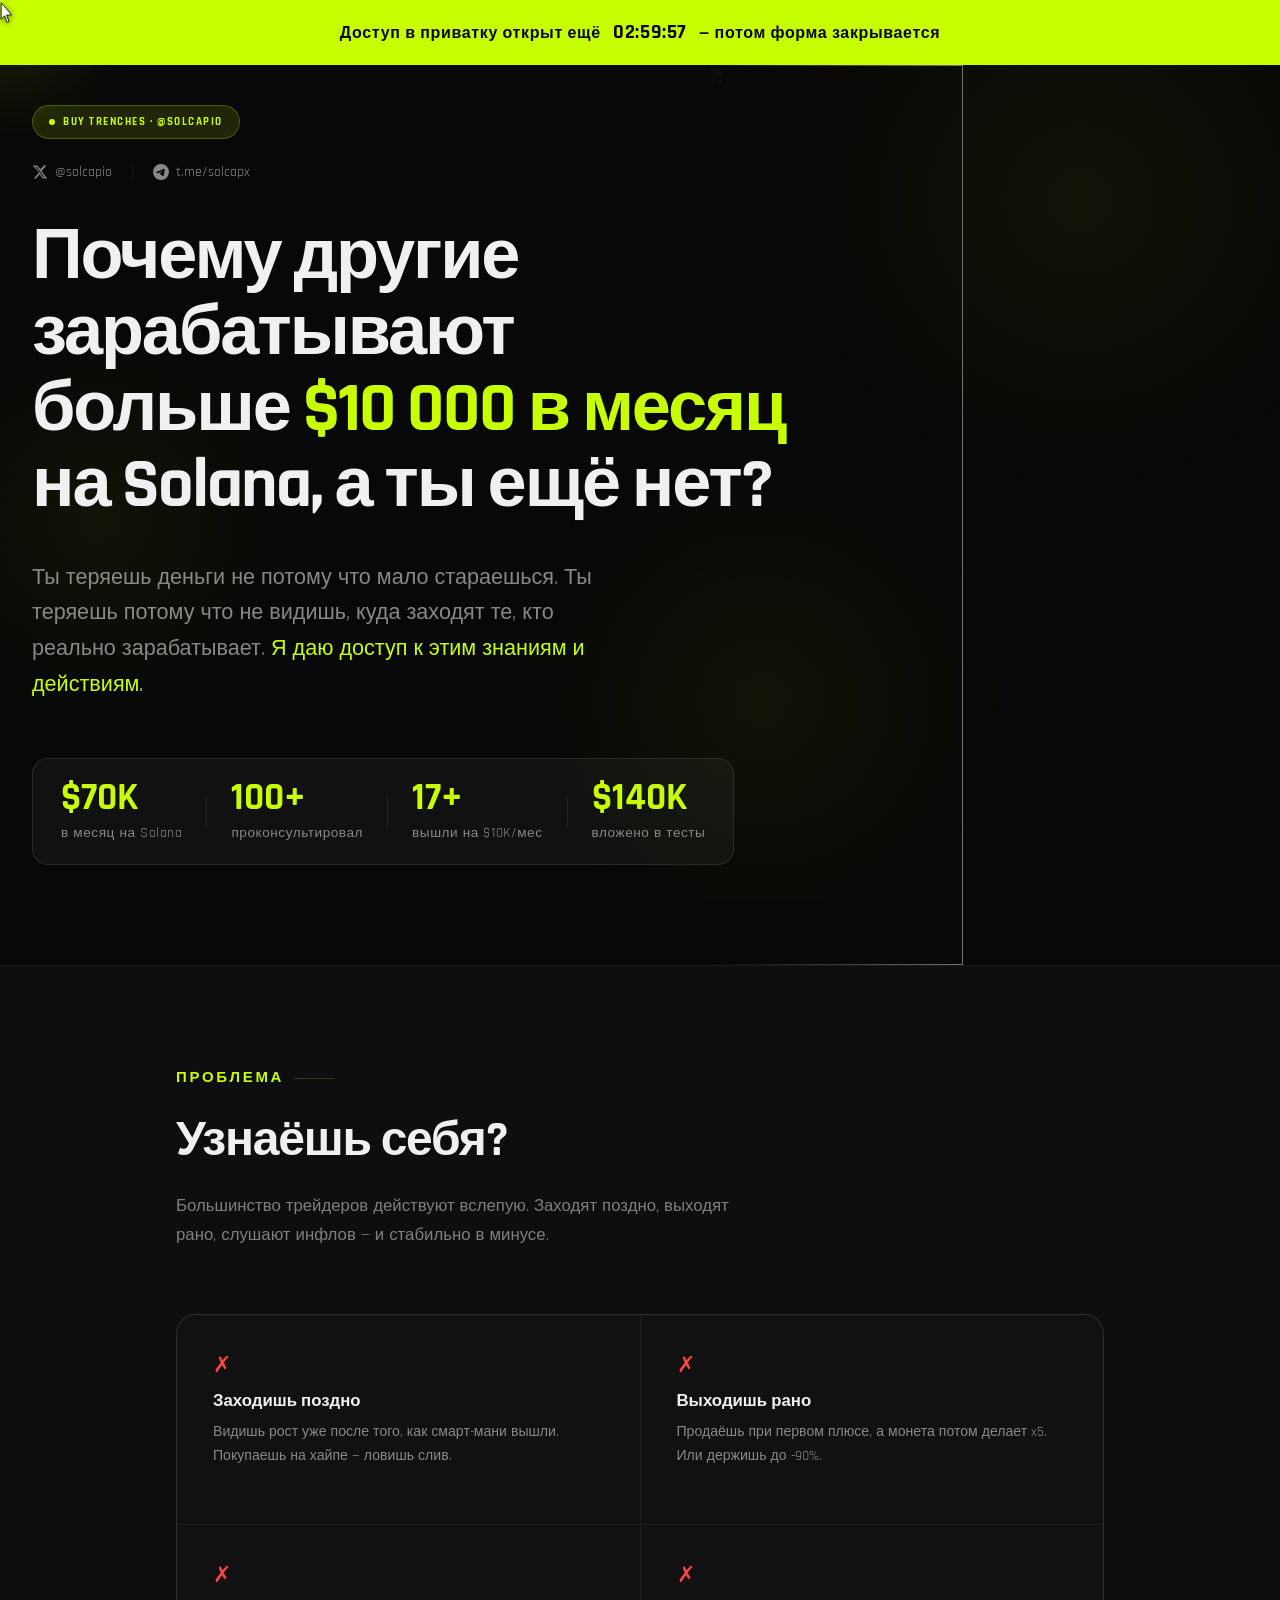
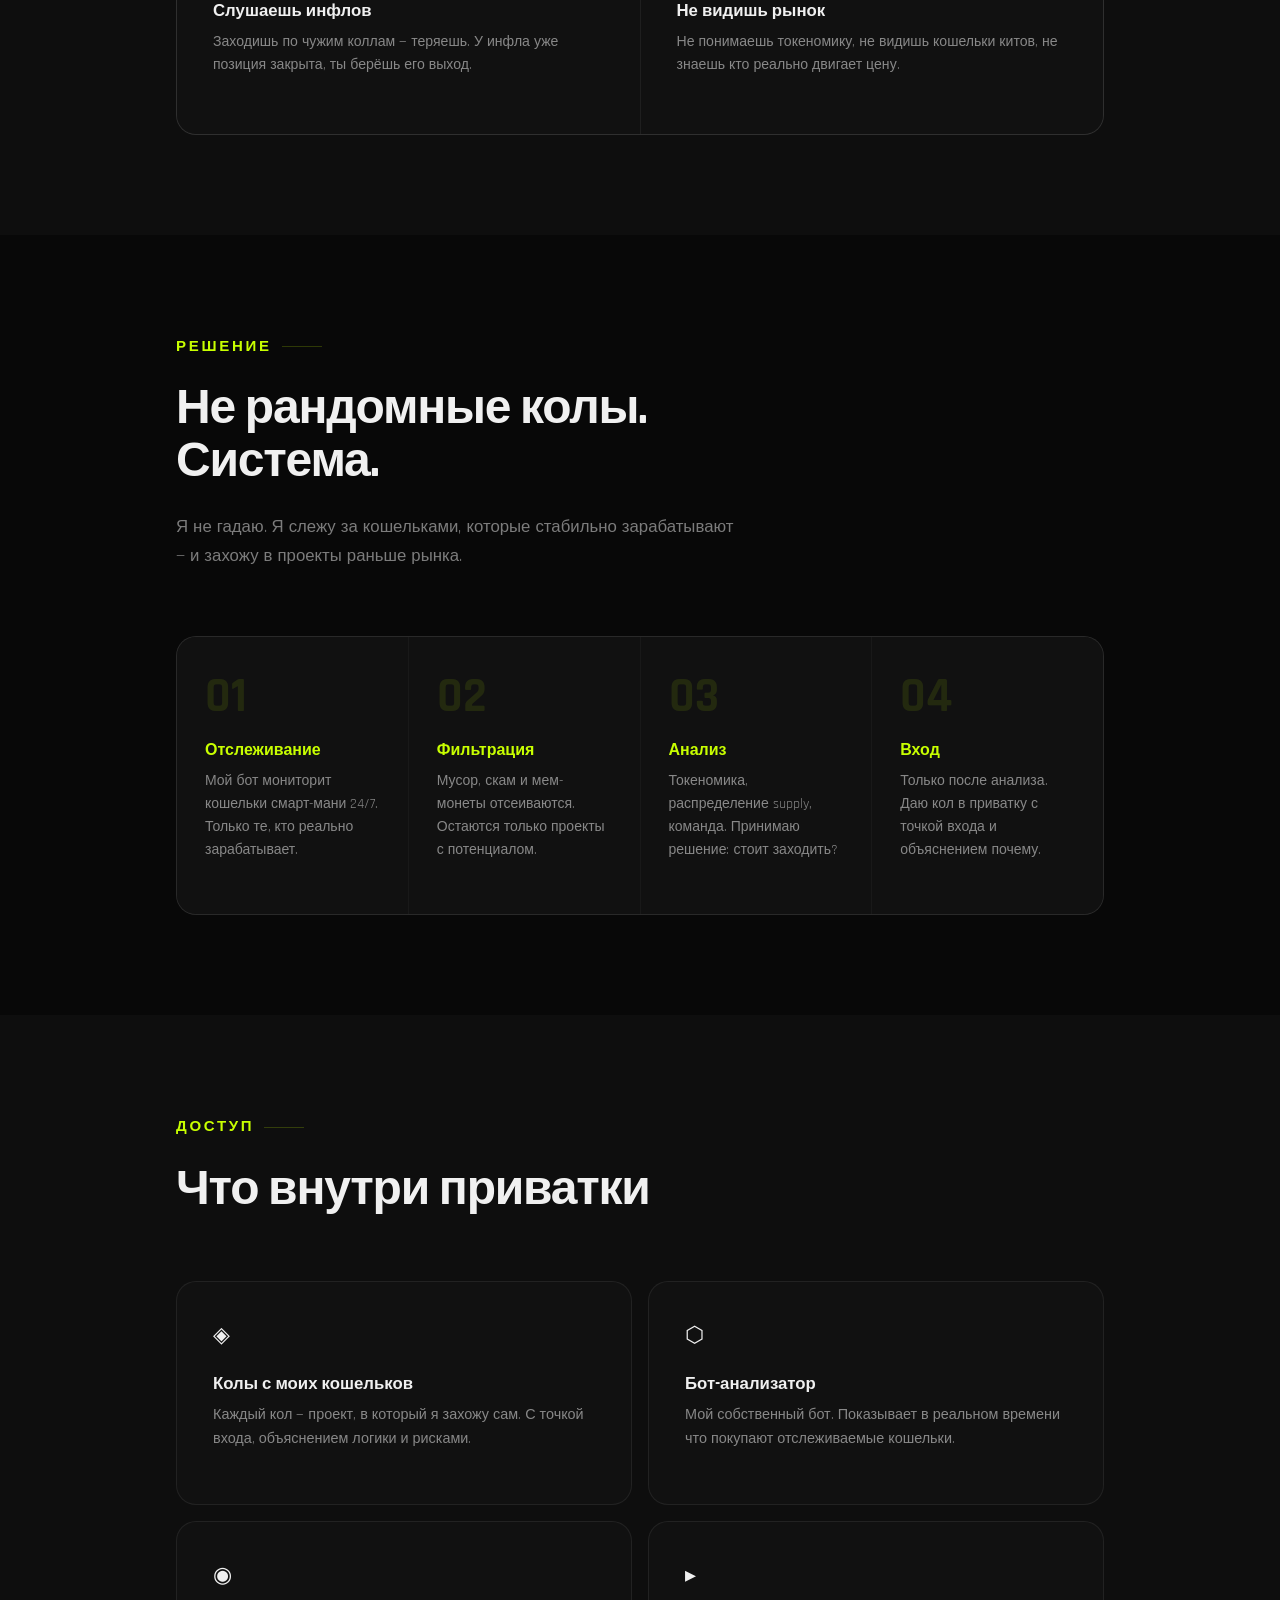
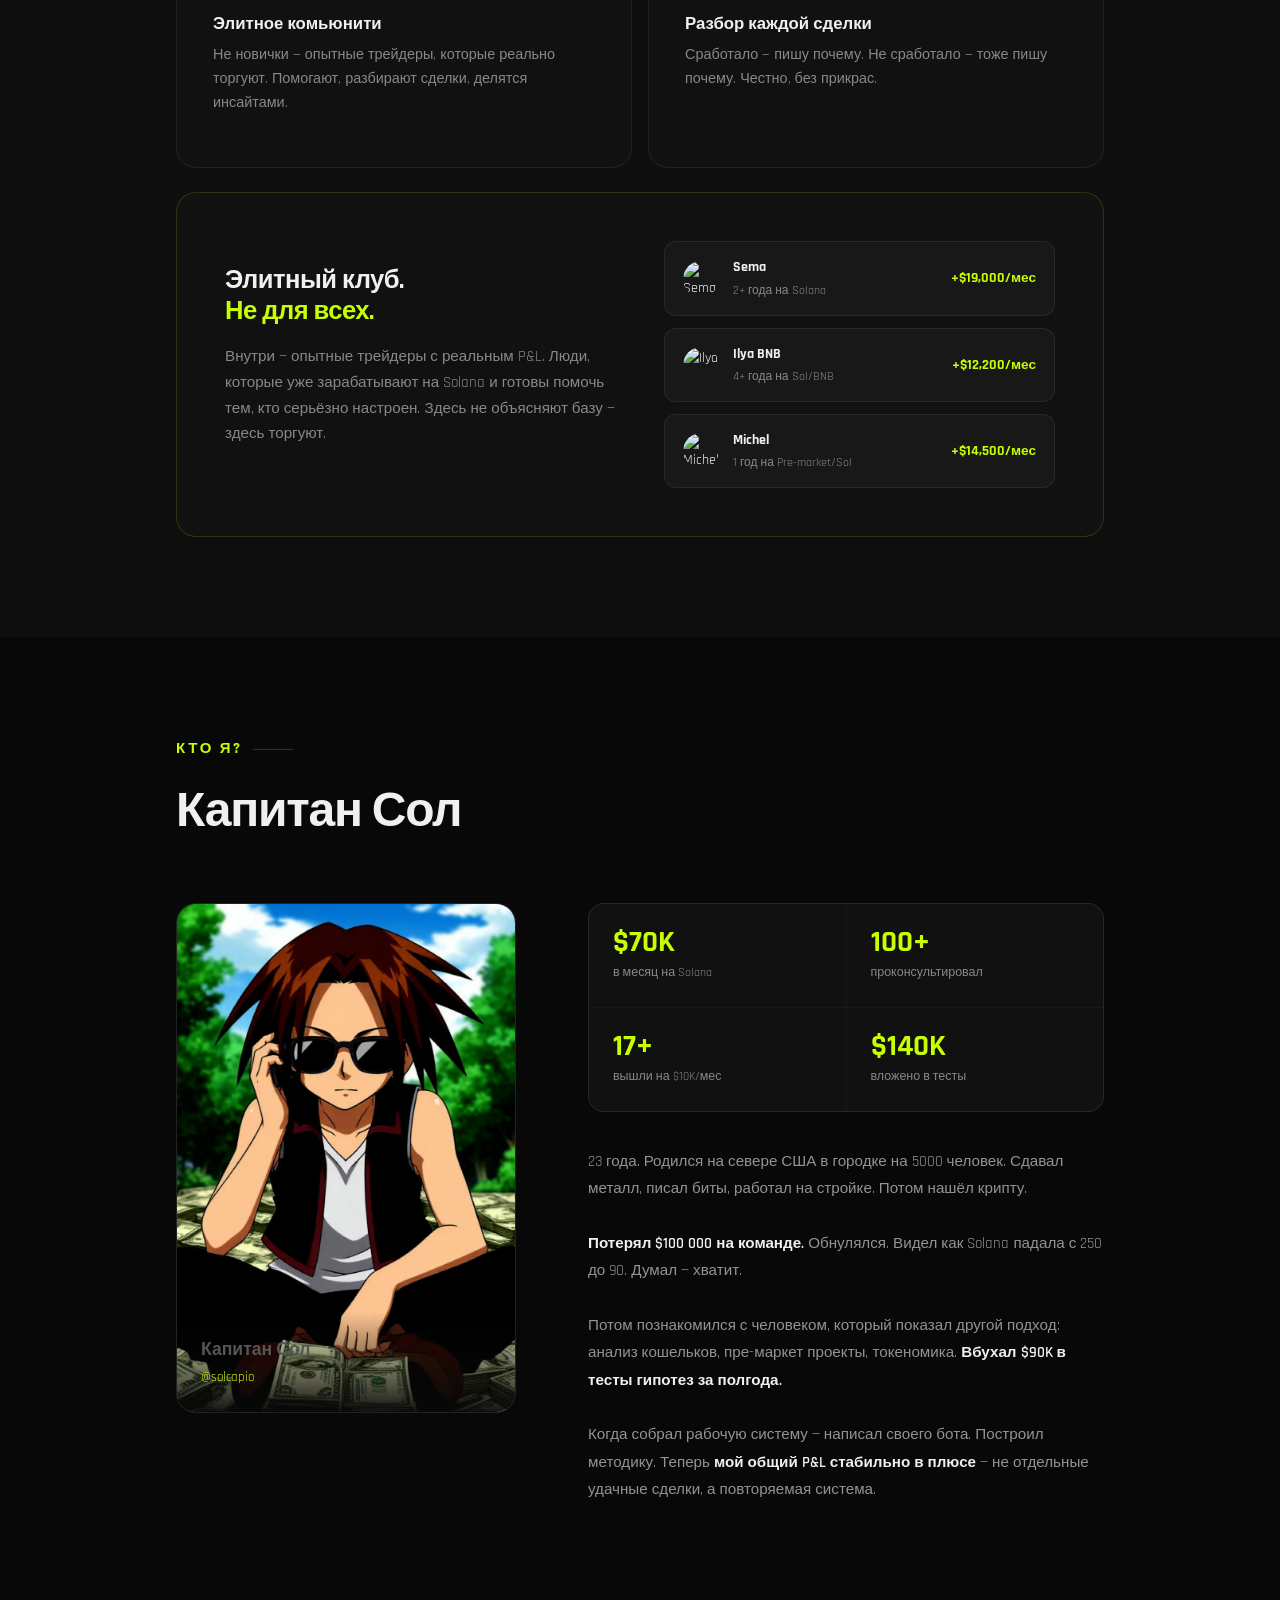
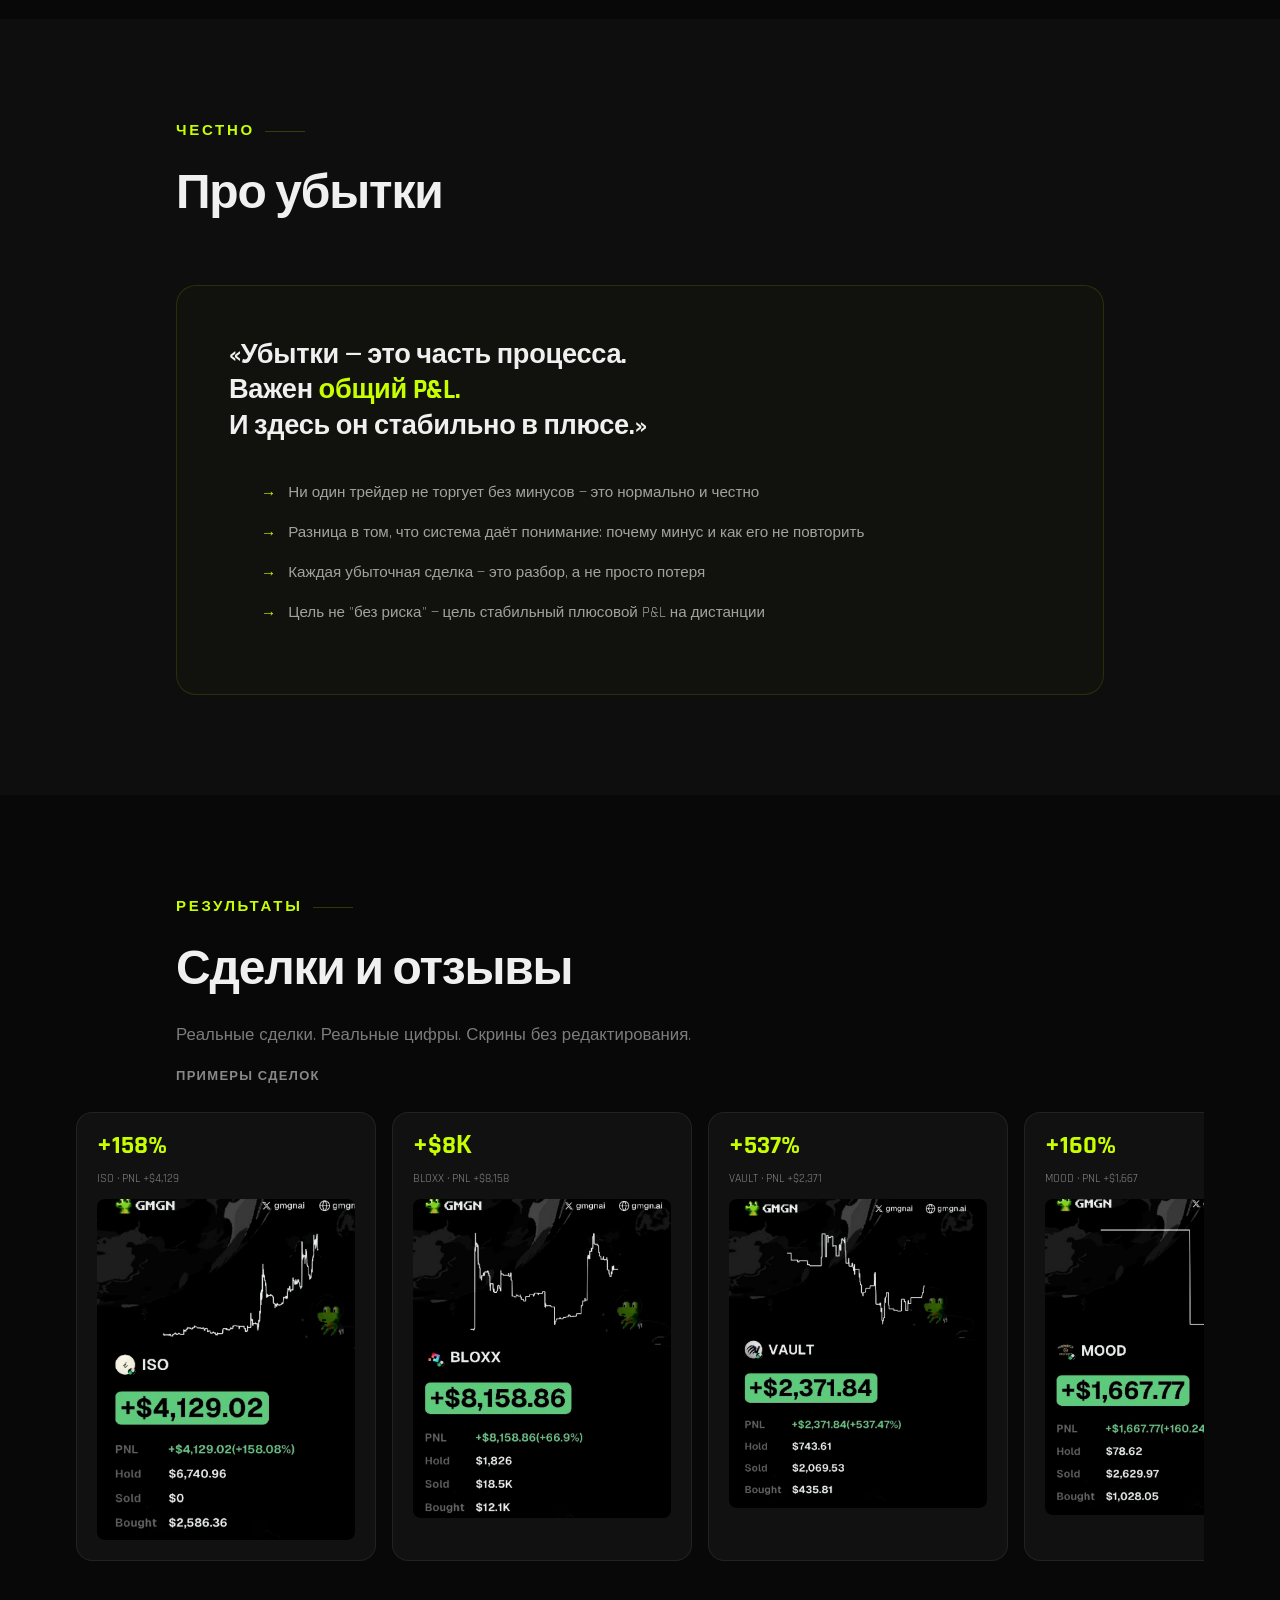
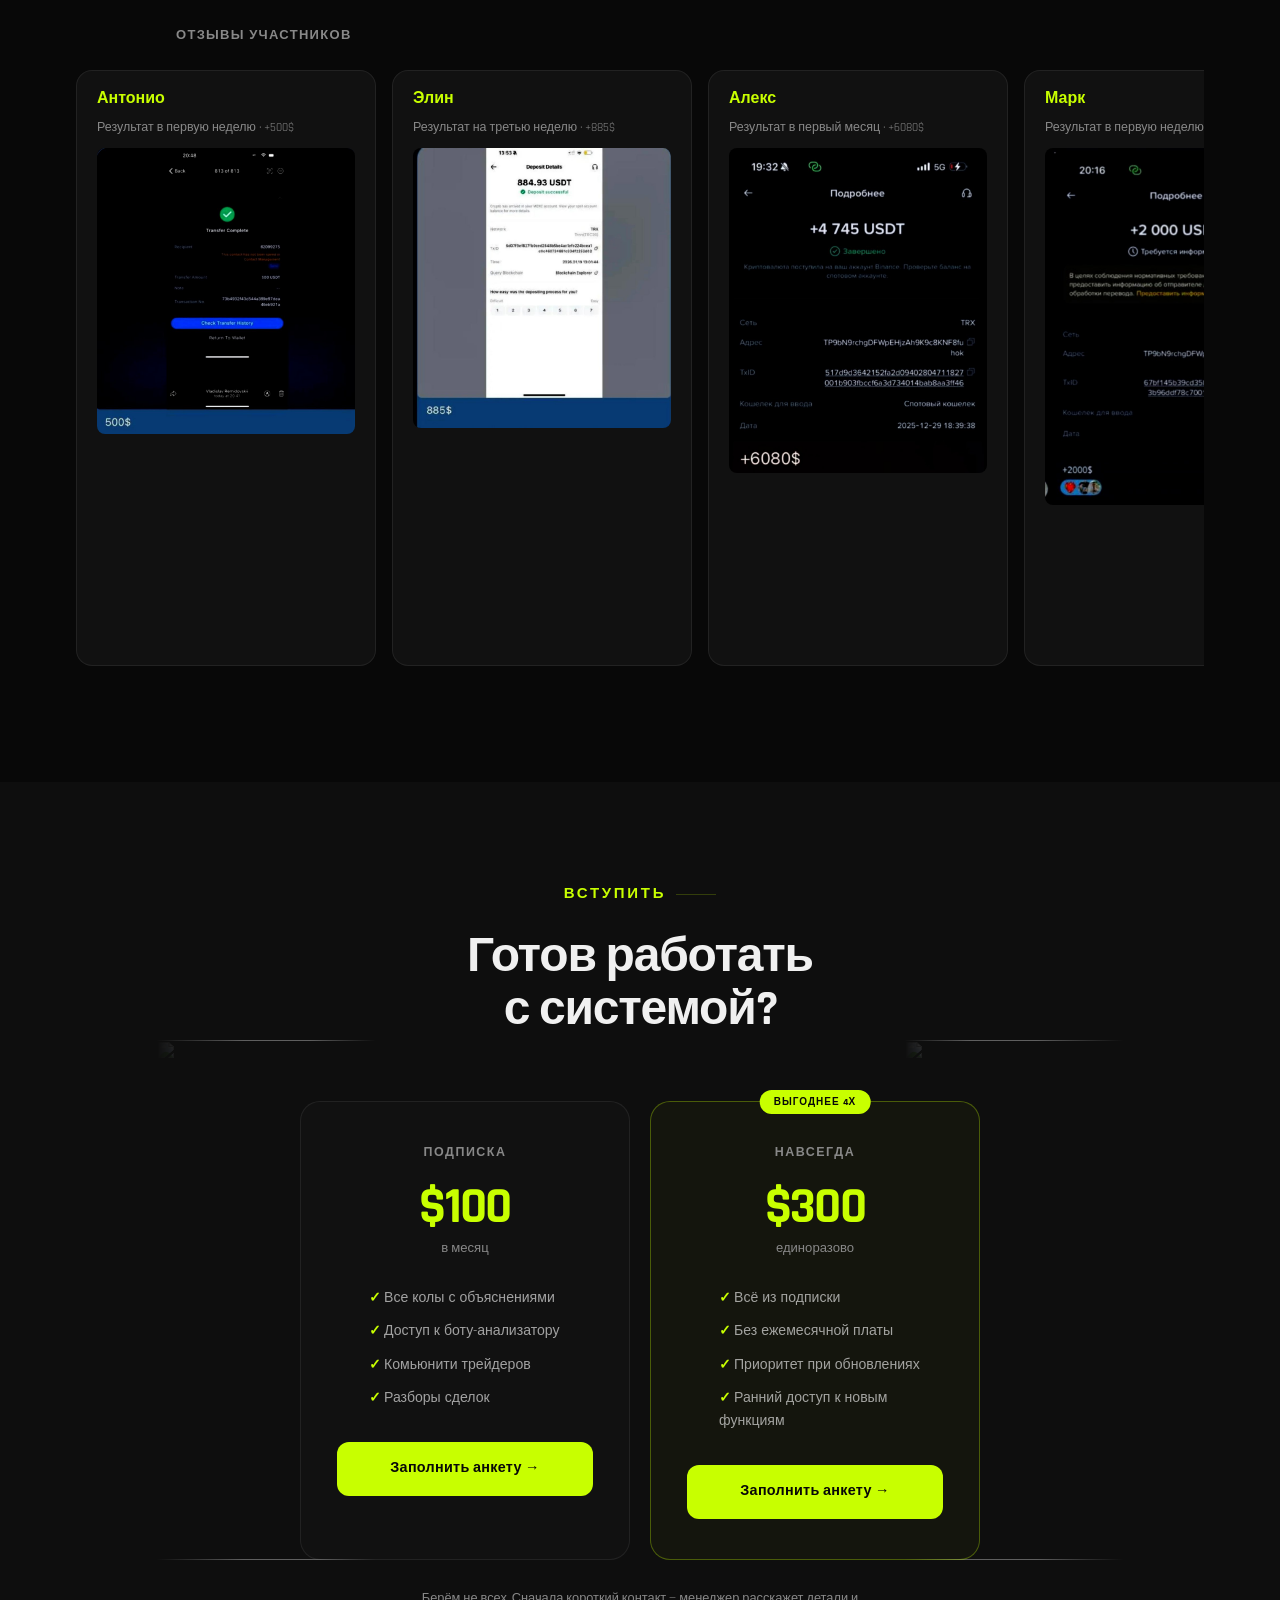
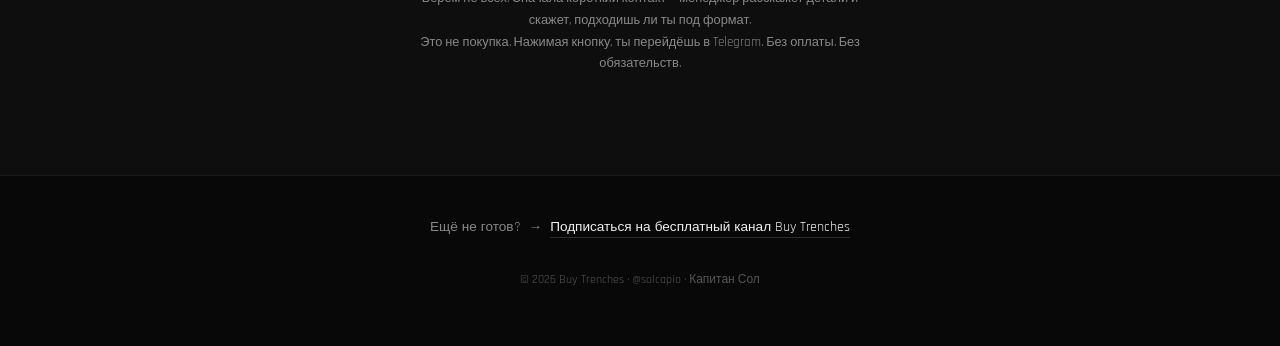
==== index.html @ 39770f89 "Add files via upload" ====
<!DOCTYPE html>
<html lang="ru">
<head>
<meta charset="UTF-8">
<meta name="viewport" content="width=device-width, initial-scale=1.0">
<title>Капитан Сол — Buy Trenches</title>
<link rel="preconnect" href="https://fonts.googleapis.com">
<link href="https://fonts.googleapis.com/css2?family=Rajdhani:wght@400;500;600;700&family=DM+Sans:ital,wght@0,300;0,400;0,500;1,300&display=swap" rel="stylesheet">
<link href="https://cdn.jsdelivr.net/npm/bootstrap@5.3.3/dist/css/bootstrap.min.css" rel="stylesheet">
<link rel="stylesheet" href="style.css">
</head>
<body>

<!-- CURSOR -->
<div id="cursor"><svg viewBox="0 0 22 28" fill="none" xmlns="http://www.w3.org/2000/svg"><path d="M1 1L1 22L5.5 17.5L8.5 26L11 25L8 16.5H14.5L1 1Z" fill="white" stroke="#1a1a1a" stroke-width="1.2" stroke-linejoin="round"/></svg></div>
<div id="cursor-glow"></div>

<!-- ANIMATED BG -->
<div id="bg-canvas" aria-hidden="true">
  <div class="bg-orb"></div>
  <div class="bg-orb"></div>
  <div class="bg-orb"></div>
</div>

<div class="wrap">

<!-- TIMER BAR -->
<div class="timer-bar">
  Доступ в приватку открыт ещё &nbsp;<span id="countdown">02:59:59</span>&nbsp; — потом форма закрывается
</div>

<!-- HERO -->
<section class="hero">
  <img class="hero-anime d-none d-md-block" src="https://i.pinimg.com/736x/4e/a7/64/4ea764e09b403cddf7ae161f87e177b2.jpg" alt="" />
  <div class="container">
    <div class="hero-tag fade">Buy Trenches · @solcapio</div>
    <div class="hero-socials fade">
      <a href="https://x.com/solcapio" class="hero-social-link">
        <svg width="16" height="16" viewBox="0 0 24 24" fill="currentColor"><path d="M18.244 2.25h3.308l-7.227 8.26 8.502 11.24H16.17l-4.714-6.231-5.401 6.231H2.746l7.73-8.835L1.254 2.25H8.08l4.254 5.622 5.91-5.622zm-1.161 17.52h1.833L7.084 4.126H5.117z"/></svg>
        @solcapio
      </a>
      <span class="hero-social-sep"></span>
      <a href="https://t.me/solcapx" class="hero-social-link">
        <svg width="16" height="16" viewBox="0 0 24 24" fill="currentColor"><path d="M11.944 0A12 12 0 0 0 0 12a12 12 0 0 0 12 12 12 12 0 0 0 12-12A12 12 0 0 0 12 0a12 12 0 0 0-.056 0zm4.962 7.224c.1-.002.321.023.465.14a.506.506 0 0 1 .171.325c.016.093.036.306.02.472-.18 1.898-.962 6.502-1.36 8.627-.168.9-.499 1.201-.82 1.23-.696.065-1.225-.46-1.9-.902-1.056-.693-1.653-1.124-2.678-1.8-1.185-.78-.417-1.21.258-1.91.177-.184 3.247-2.977 3.307-3.23.007-.032.014-.15-.056-.212s-.174-.041-.249-.024c-.106.024-1.793 1.14-5.061 3.345-.48.33-.913.49-1.302.48-.428-.008-1.252-.241-1.865-.44-.752-.245-1.349-.374-1.297-.789.027-.216.325-.437.893-.663 3.498-1.524 5.83-2.529 6.998-3.014 3.332-1.386 4.025-1.627 4.476-1.635z"/></svg>
        t.me/solcapx
      </a>
    </div>
    <h1 class="fade">Почему другие зарабатывают<br>больше <em>$10 000 в месяц</em><br>на Solana, а ты ещё нет?</h1>
    <p class="hero-sub fade">Ты теряешь деньги не потому что мало стараешься. Ты теряешь потому что не видишь, куда заходят те, кто реально зарабатывает. <span style="color: var(--accent);">Я даю доступ к этим знаниям и действиям.</span></p>

    <div class="hero-stats fade">
      <div class="hero-stat">
        <div class="hero-stat-num">$70K</div>
        <div class="hero-stat-label">в месяц на Solana</div>
      </div>
      <div class="hero-stat-sep"></div>
      <div class="hero-stat">
        <div class="hero-stat-num">100+</div>
        <div class="hero-stat-label">проконсультировал</div>
      </div>
      <div class="hero-stat-sep"></div>
      <div class="hero-stat">
        <div class="hero-stat-num">17+</div>
        <div class="hero-stat-label">вышли на $10K/мес</div>
      </div>
      <div class="hero-stat-sep"></div>
      <div class="hero-stat">
        <div class="hero-stat-num">$140K</div>
        <div class="hero-stat-label">вложено в тесты</div>
      </div>
    </div>
  </div>
</section>

<div class="divider"></div>

<!-- БОЛЬ -->
<section class="alt">
  <div class="container">
    <div class="label fade">Проблема</div>
    <h2 class="section-title fade">Узнаёшь себя?</h2>
    <p class="section-body fade">Большинство трейдеров действуют вслепую. Заходят поздно, выходят рано, слушают инфлов — и стабильно в минусе.</p>

    <div class="pain-grid fade">
      <div class="pain-item">
        <div class="pain-x">✗</div>
        <h3>Заходишь поздно</h3>
        <p>Видишь рост уже после того, как смарт-мани вышли. Покупаешь на хайпе — ловишь слив.</p>
      </div>
      <div class="pain-item">
        <div class="pain-x">✗</div>
        <h3>Выходишь рано</h3>
        <p>Продаёшь при первом плюсе, а монета потом делает x5. Или держишь до -90%.</p>
      </div>
      <div class="pain-item">
        <div class="pain-x">✗</div>
        <h3>Слушаешь инфлов</h3>
        <p>Заходишь по чужим коллам — теряешь. У инфла уже позиция закрыта, ты берёшь его выход.</p>
      </div>
      <div class="pain-item">
        <div class="pain-x">✗</div>
        <h3>Не видишь рынок</h3>
        <p>Не понимаешь токеномику, не видишь кошельки китов, не знаешь кто реально двигает цену.</p>
      </div>
    </div>
  </div>
</section>

<!-- СИСТЕМА -->
<section>
  <div class="container">
    <div class="label fade">Решение</div>
    <h2 class="section-title fade">Не рандомные колы.<br>Система.</h2>
    <p class="section-body fade">Я не гадаю. Я слежу за кошельками, которые стабильно зарабатывают — и захожу в проекты раньше рынка.</p>

    <div class="steps fade">
      <div class="step">
        <div class="step-num">01</div>
        <h3>Отслеживание</h3>
        <p>Мой бот мониторит кошельки смарт-мани 24/7. Только те, кто реально зарабатывает.</p>
      </div>
      <div class="step">
        <div class="step-num">02</div>
        <h3>Фильтрация</h3>
        <p>Мусор, скам и мем-монеты отсеиваются. Остаются только проекты с потенциалом.</p>
      </div>
      <div class="step">
        <div class="step-num">03</div>
        <h3>Анализ</h3>
        <p>Токеномика, распределение supply, команда. Принимаю решение: стоит заходить?</p>
      </div>
      <div class="step">
        <div class="step-num">04</div>
        <h3>Вход</h3>
        <p>Только после анализа. Даю кол в приватку с точкой входа и объяснением почему.</p>
      </div>
    </div>
  </div>
</section>

<!-- ЧТО ВНУТРИ -->
<section class="alt">
  <div class="container">
    <div class="label fade">Доступ</div>
    <h2 class="section-title fade">Что внутри приватки</h2>

    <div class="benefits-grid fade">
      <div class="benefit-card">
        <span class="benefit-icon">◈</span>
        <h3>Колы с моих кошельков</h3>
        <p>Каждый кол — проект, в который я захожу сам. С точкой входа, объяснением логики и рисками.</p>
      </div>
      <div class="benefit-card">
        <span class="benefit-icon">⬡</span>
        <h3>Бот-анализатор</h3>
        <p>Мой собственный бот. Показывает в реальном времени что покупают отслеживаемые кошельки.</p>
      </div>
      <div class="benefit-card">
        <span class="benefit-icon">◉</span>
        <h3>Элитное комьюнити</h3>
        <p>Не новички — опытные трейдеры, которые реально торгуют. Помогают, разбирают сделки, делятся инсайтами.</p>
      </div>
      <div class="benefit-card">
        <span class="benefit-icon">▸</span>
        <h3>Разбор каждой сделки</h3>
        <p>Сработало — пишу почему. Не сработало — тоже пишу почему. Честно, без прикрас.</p>
      </div>
    </div>

    <!-- COMMUNITY BOX -->
    <div class="community-box fade">
      <div>
        <h3>Элитный клуб.<br><em>Не для всех.</em></h3>
        <p>Внутри — опытные трейдеры с реальным P&L. Люди, которые уже зарабатывают на Solana и готовы помочь тем, кто серьёзно настроен. Здесь не объясняют базу — здесь торгуют.</p>
      </div>
      <div class="community-members">
        <div class="member-row">
          <div class="member-avatar" style="background:none;border:none;padding:0;overflow:hidden;">
            <img src="https://solanart.io/_next/image?url=https%3A%2F%2Fapi-v2.solanart.io%2Fcdn%2F100%2Fhttps%3A%2F%2Fdata.solanart.io%2Fimg%2Fcollections%2Fnecklesspreview.webp&w=3840&q=75" style="width:36px;height:36px;border-radius:50%;object-fit:cover;" alt="Sema" />
          </div>
          <div class="member-info">
            <div class="member-name">Sema</div>
            <div class="member-sub">2+ года на Solana</div>
          </div>
          <div class="member-result">+$19,000/мес</div>
        </div>
        <div class="member-row">
          <div class="member-avatar" style="background:none;border:none;padding:0;overflow:hidden;">
            <img src="https://solanart.io/_next/image?url=https%3A%2F%2Fapi-v2.solanart.io%2Fcdn%2Fhttps%3A%2F%2Fdata.solanart.io%2Fimg%2Fcollections%2Fsol-haters-meme-clubpreview.webp&w=3840&q=75" style="width:36px;height:36px;border-radius:50%;object-fit:cover;" alt="Ilya" />
          </div>
          <div class="member-info">
            <div class="member-name">Ilya BNB</div>
            <div class="member-sub">4+ года на Sol/BNB</div>
          </div>
          <div class="member-result">+$12,200/мес</div>
        </div>
        <div class="member-row">
          <div class="member-avatar" style="background:none;border:none;padding:0;overflow:hidden;">
            <img src="https://solanart.io/_next/image?url=https%3A%2F%2Fapi-v2.solanart.io%2Fcdn%2Fhttps%3A%2F%2Fdata.solanart.io%2Fimg%2Fcollections%2Fgalacticgeckospacegaragepreview.webp&w=3840&q=75" style="width:36px;height:36px;border-radius:50%;object-fit:cover;" alt="Michel" />
          </div>
          <div class="member-info">
            <div class="member-name">Michel</div>
            <div class="member-sub">1 год на Pre-market/Sol</div>
          </div>
          <div class="member-result">+$14,500/мес</div>
        </div>
      </div>
    </div>
  </div>
</section>

<!-- КТО Я -->
<section style="padding-top: 100px;">
  <div class="container">
    <div class="label fade">Кто я?</div>
    <h2 class="section-title fade">Капитан Сол</h2>

    <div class="about-layout fade">
      <div class="about-photo">
        <img src="[data-uri]" alt="Капитан Сол" style="width:100%;height:100%;width:100%;height:100%;object-fit:cover;object-position:top center;display:block;" />
        <div class="about-photo-overlay">
          <div class="about-photo-name">Капитан Сол</div>
          <div class="about-photo-handle">@solcapio</div>
        </div>
      </div>

      <div>
        <div class="about-stats">
          <div class="stat">
            <div class="stat-num">$70K</div>
            <div class="stat-label">в месяц на Solana</div>
          </div>
          <div class="stat">
            <div class="stat-num">100+</div>
            <div class="stat-label">проконсультировал</div>
          </div>
          <div class="stat">
            <div class="stat-num">17+</div>
            <div class="stat-label">вышли на $10K/мес</div>
          </div>
          <div class="stat">
            <div class="stat-num">$140K</div>
            <div class="stat-label">вложено в тесты</div>
          </div>
        </div>

        <p class="about-text">
          23 года. Родился на севере США в городке на 5000 человек. Сдавал металл, писал биты, работал на стройке. Потом нашёл крипту.<br><br>
          <strong>Потерял $100 000 на команде.</strong> Обнулялся. Видел как Solana падала с 250 до 90. Думал — хватит.<br><br>
          Потом познакомился с человеком, который показал другой подход: анализ кошельков, пре-маркет проекты, токеномика. <strong>Вбухал $90K в тесты гипотез за полгода.</strong><br><br>
          Когда собрал рабочую систему — написал своего бота. Построил методику. Теперь <strong>мой общий P&L стабильно в плюсе</strong> — не отдельные удачные сделки, а повторяемая система.
        </p>
      </div>
    </div>
  </div>
</section>

<!-- ЧЕСТНО -->
<section class="alt">
  <div class="container">
    <div class="label fade">Честно</div>
    <h2 class="section-title fade">Про убытки</h2>

    <div class="anti-box fade">
      <blockquote>«Убытки — это часть процесса.<br>Важен <em>общий P&L.</em><br>И здесь он стабильно в плюсе.»</blockquote>

      <ul class="anti-bullets">
        <li>Ни один трейдер не торгует без минусов — это нормально и честно</li>
        <li>Разница в том, что система даёт понимание: почему минус и как его не повторить</li>
        <li>Каждая убыточная сделка — это разбор, а не просто потеря</li>
        <li>Цель не "без риска" — цель стабильный плюсовой P&L на дистанции</li>
      </ul>
    </div>
  </div>
</section>

<!-- РЕЗУЛЬТАТЫ -->
<section>
  <div class="container-wide">
    <div class="container">
      <div class="label fade">Результаты</div>
      <h2 class="section-title fade">Сделки и отзывы</h2>
      <p class="section-body fade">Реальные сделки. Реальные цифры. Скрины без редактирования.</p>
    </div>

    <div class="container" style="margin-top:0px;">
      <div style="font-size:13px;font-weight:700;letter-spacing:0.1em;text-transform:uppercase;color:var(--muted2);margin-bottom:16px;">Примеры сделок</div>
    </div>
    <div class="carousel fade">
      <div class="proof-card">
        <div class="proof-result">+158%</div>
        <div class="proof-meta">ISO · PNL +$4,129</div>
        <img src="[data-uri]" alt="+158%" style="width:100%;border-radius:8px;object-fit:cover;max-height:none;" />
      </div>
      <div class="proof-card">
        <div class="proof-result">+$8К</div>
        <div class="proof-meta">BLOXX · PNL +$8,158</div>
        <img src="[data-uri]" alt="+8k" style="width:100%;border-radius:8px;object-fit:cover;max-height:none;" />
      </div>
      <div class="proof-card">
        <div class="proof-result">+537%</div>
        <div class="proof-meta">VAULT · PNL +$2,371</div>
        <img src="[data-uri]" alt="+537%" style="width:100%;border-radius:8px;object-fit:cover;max-height:none;" />
      </div>
      <div class="proof-card">
        <div class="proof-result">+160%</div>
        <div class="proof-meta">MOOD · PNL +$1,667</div>
        <img src="[data-uri]" alt="+160%" style="width:100%;border-radius:8px;object-fit:cover;max-height:none;" />
      </div>
      <div class="proof-card">
        <div class="proof-result">+1800%</div>
        <div class="proof-meta">duration: 24d 7h</div>
        <img src="[data-uri]" alt="+1800%" style="width:100%;border-radius:8px;object-fit:cover;max-height:none;" />
      </div>
    </div>

    <div class="container" style="margin-top:48px;">
      <div style="font-size:13px;font-weight:700;letter-spacing:0.1em;text-transform:uppercase;color:var(--muted2);margin-bottom:16px;">Отзывы участников</div>
    </div>
    <div class="carousel fade">
      <div class="proof-card">
        <div class="proof-result" style="font-size:1rem;">Антонио</div>
        <div class="proof-meta">Результат в первую неделю · +500$</div>
        <img src="[data-uri]" alt="Антонио" style="width:100%;border-radius:8px;object-fit:cover;max-height:none;" />
      </div>
      <div class="proof-card">
        <div class="proof-result" style="font-size:1rem;">Элин</div>
        <div class="proof-meta">Результат на третью неделю · +885$</div>
        <img src="[data-uri]" alt="Элин" style="width:100%;border-radius:8px;object-fit:cover;max-height:none;" />
      </div>
      <div class="proof-card">
        <div class="proof-result" style="font-size:1rem;">Алекс</div>
        <div class="proof-meta">Результат в первый месяц · +6080$</div>
        <img src="[data-uri]" alt="Алекс" style="width:100%;border-radius:8px;object-fit:cover;max-height:none;" />
      </div>
      <div class="proof-card">
        <div class="proof-result" style="font-size:1rem;">Марк</div>
        <div class="proof-meta">Результат в первую неделю · +2000$</div>
        <img src="[data-uri]" alt="Марк" style="width:100%;border-radius:8px;object-fit:cover;max-height:none;" />
      </div>
      <div class="proof-card">
        <div class="proof-result" style="font-size:1rem;">Питер</div>
        <div class="proof-meta">Результат в первый месяц · +3000$</div>
        <img src="[data-uri]" alt="Питер" style="width:100%;border-radius:8px;object-fit:cover;max-height:none;" />
      </div>
      <div class="proof-card">
        <div class="proof-result" style="font-size:1rem;">Иван</div>
        <div class="proof-meta">Результат на вторую неделю · +1100$</div>
        <img src="[data-uri]" alt="Иван" style="width:100%;border-radius:8px;object-fit:cover;max-height:none;" />
      </div>
    </div>
    </div>
</section>

<!-- ВСТУПИТЬ -->
<section class="alt">
  <div class="container">
    <div class="join-wrap">
    <img class="join-anime-left" src="https://i.pinimg.com/736x/27/f9/87/27f987123583f975f4cc661a89de0323.jpg" alt="" />
    <img class="join-anime-right" src="https://i.pinimg.com/736x/85/92/11/85921149dc1320d1b2e0f7f3cb49514d.jpg" alt="" />
    <div class="label fade" style="justify-content:center;">Вступить</div>
    <h2 class="section-title fade" style="text-align:center;">Готов работать<br>с системой?</h2>

    <div class="prices-grid fade">
      <div class="price-card">
        <div class="price-type">Подписка</div>
        <div class="price-amount">$100</div>
        <div class="price-period">в месяц</div>
        <ul class="price-features">
          <li>Все колы с объяснениями</li>
          <li>Доступ к боту-анализатору</li>
          <li>Комьюнити трейдеров</li>
          <li>Разборы сделок</li>
        </ul>
        <a href="https://t.me/solcap10x" class="cta-btn">Заполнить анкету →</a>
      </div>

      <div class="price-card featured">
        <div class="price-badge">Выгоднее 4х</div>
        <div class="price-type">Навсегда</div>
        <div class="price-amount">$300</div>
        <div class="price-period">единоразово</div>
        <ul class="price-features">
          <li>Всё из подписки</li>
          <li>Без ежемесячной платы</li>
          <li>Приоритет при обновлениях</li>
          <li>Ранний доступ к новым функциям</li>
        </ul>
        <a href="https://t.me/solcap10x" class="cta-btn">Заполнить анкету →</a>
      </div>
    </div>

    </div>
    <p class="offer-fine fade">
      Берём не всех. Сначала короткий контакт — менеджер расскажет детали и скажет, подходишь ли ты под формат.<br>
      Это не покупка. Нажимая кнопку, ты перейдёшь в Telegram. Без оплаты. Без обязательств.
    </p>
  </div>
</section>

<!-- FOOTER -->
<footer>
  <p class="footer-free">
    Ещё не готов? &nbsp;→&nbsp; <a href="https://t.me/buytrenches">Подписаться на бесплатный канал Buy Trenches</a>
  </p>
  <p class="footer-copy">© 2026 Buy Trenches · @solcapio · Капитан Сол</p>
</footer>

</div>

<script src="https://cdn.jsdelivr.net/npm/bootstrap@5.3.3/dist/js/bootstrap.bundle.min.js"></script>
<script src="script.js"></script>
</body>
</html>
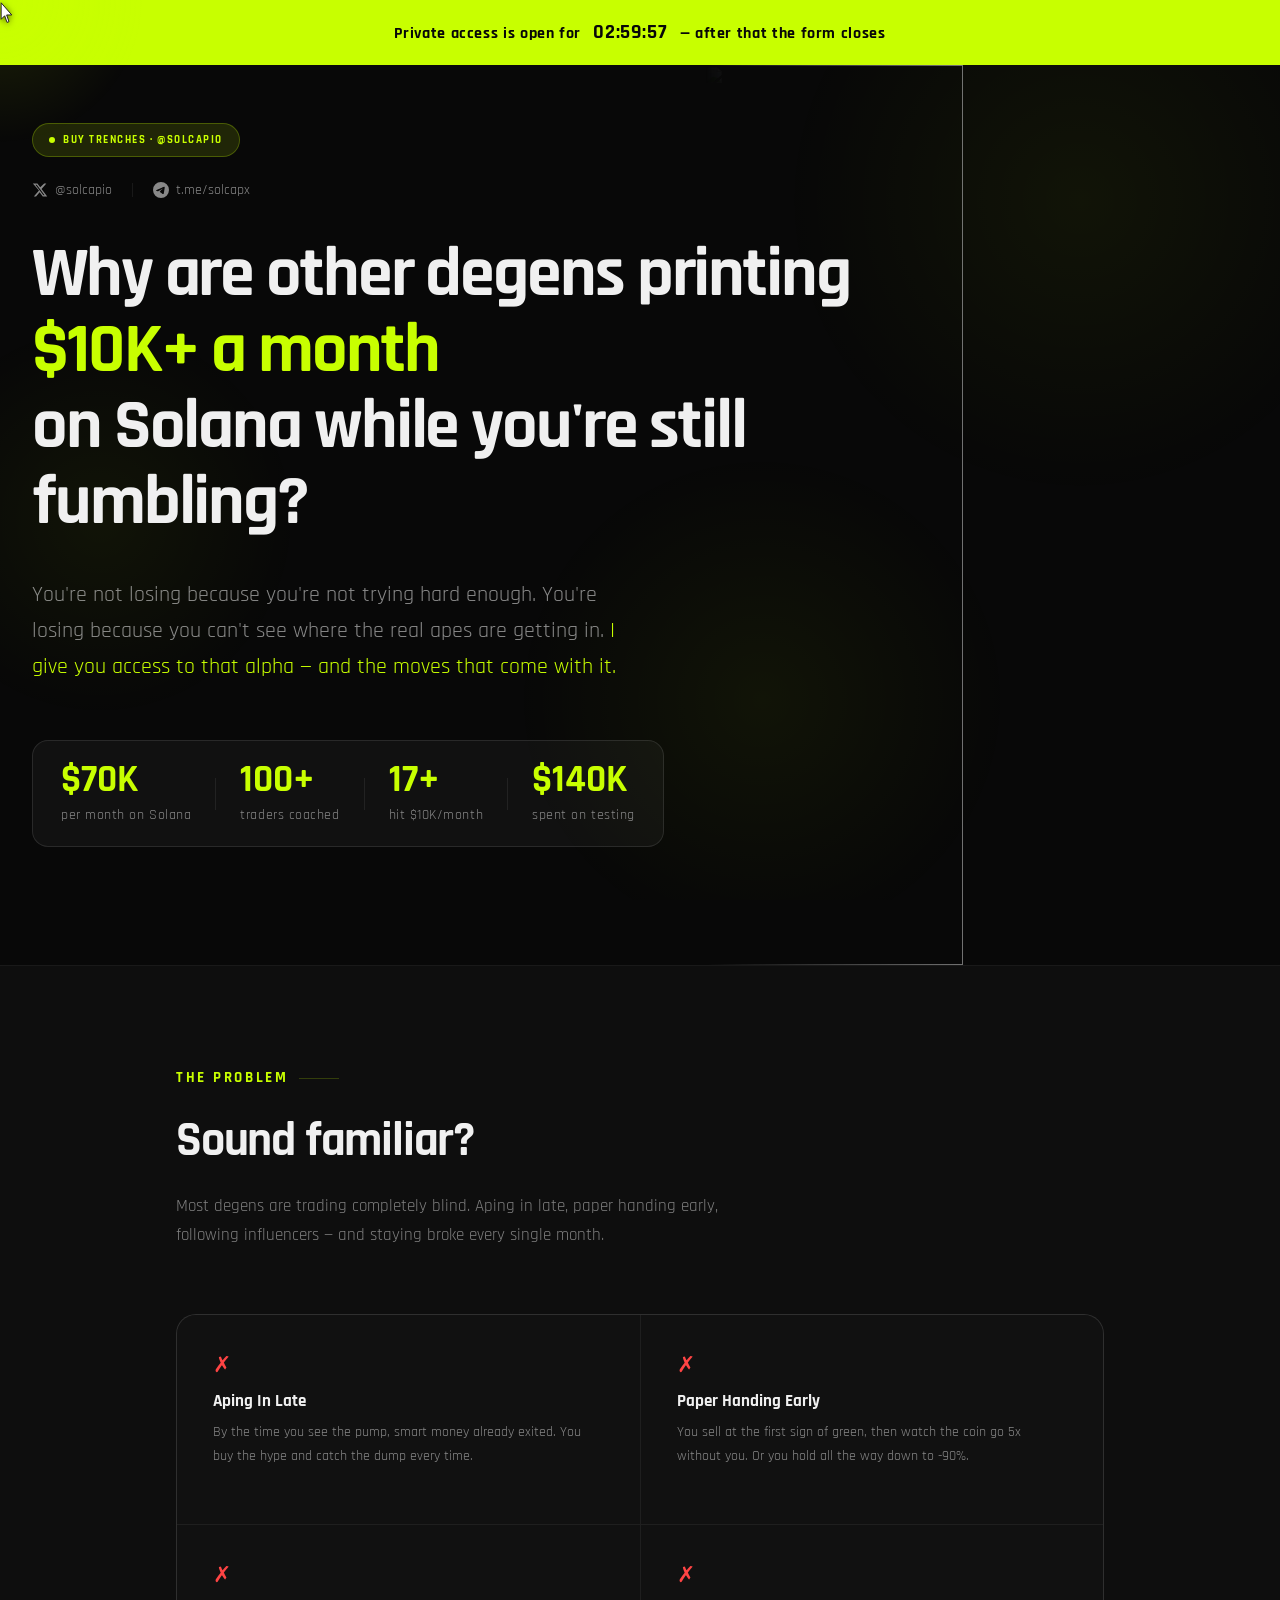
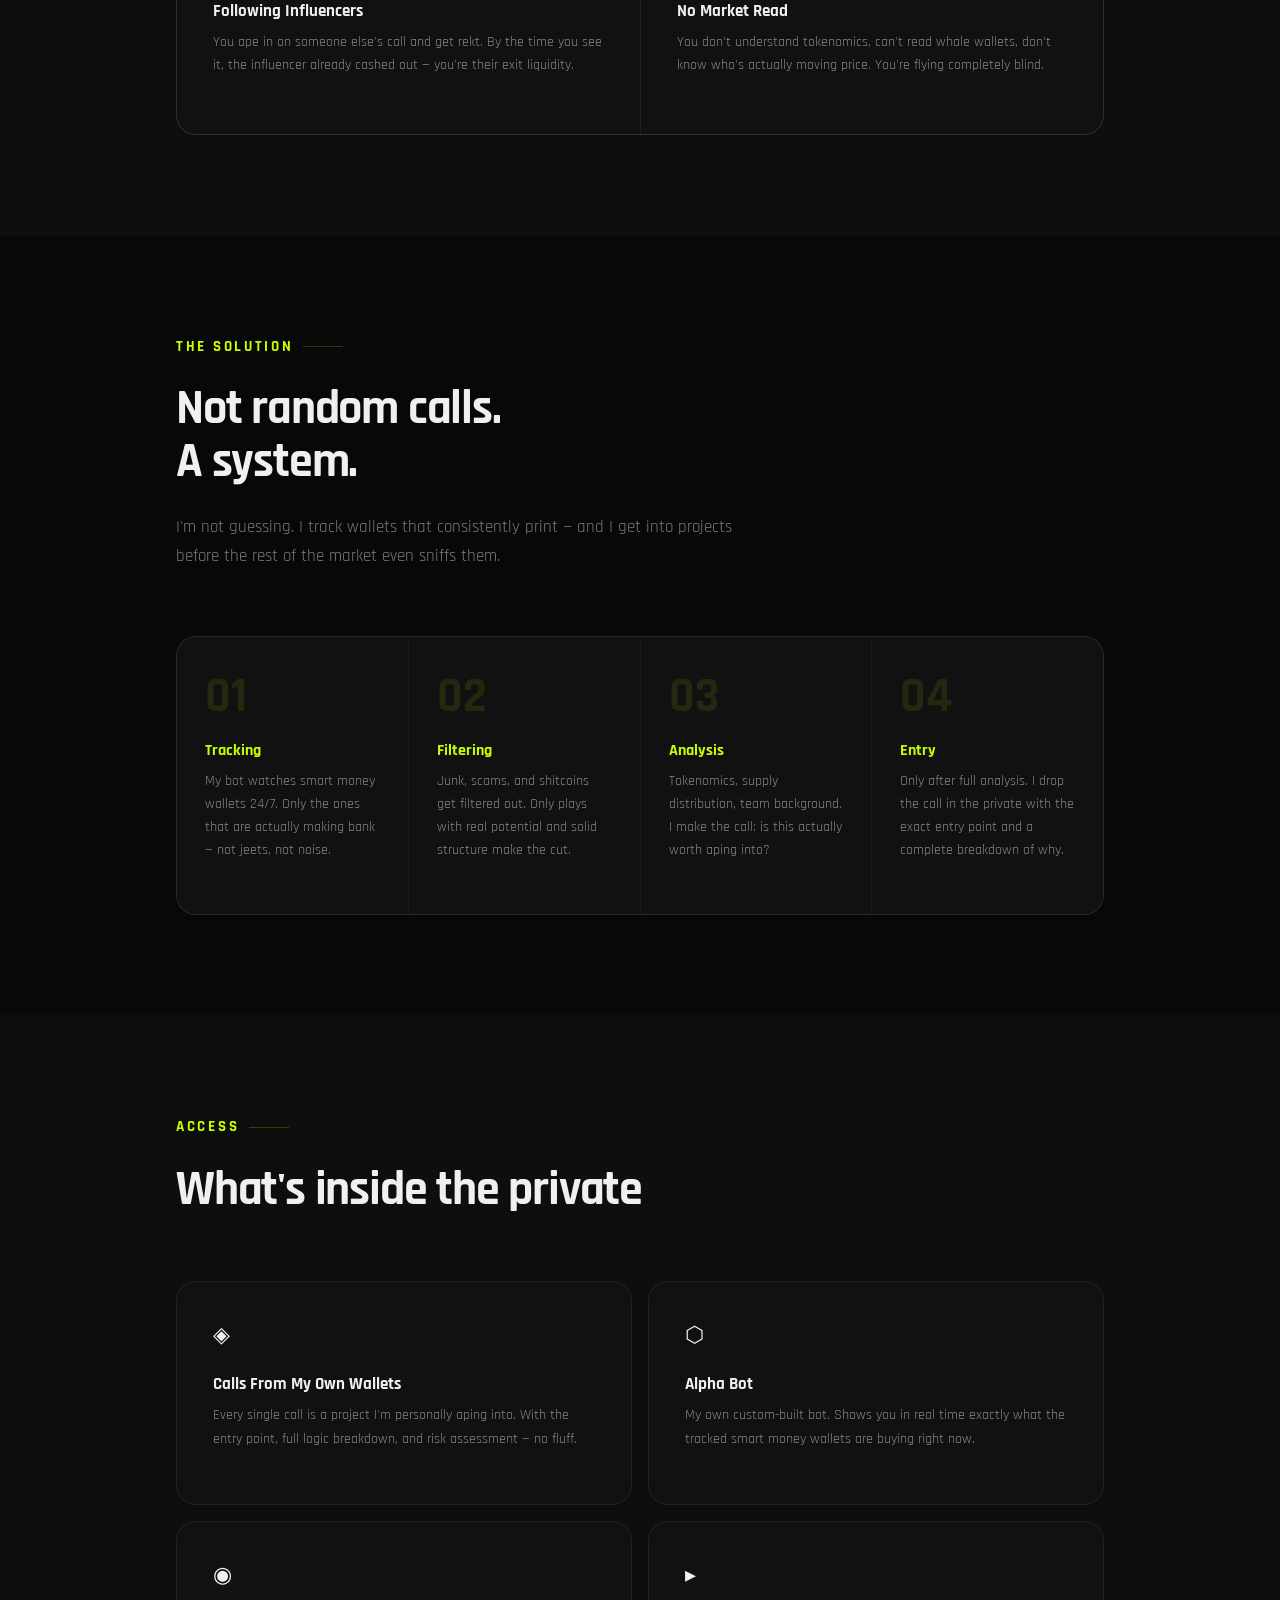
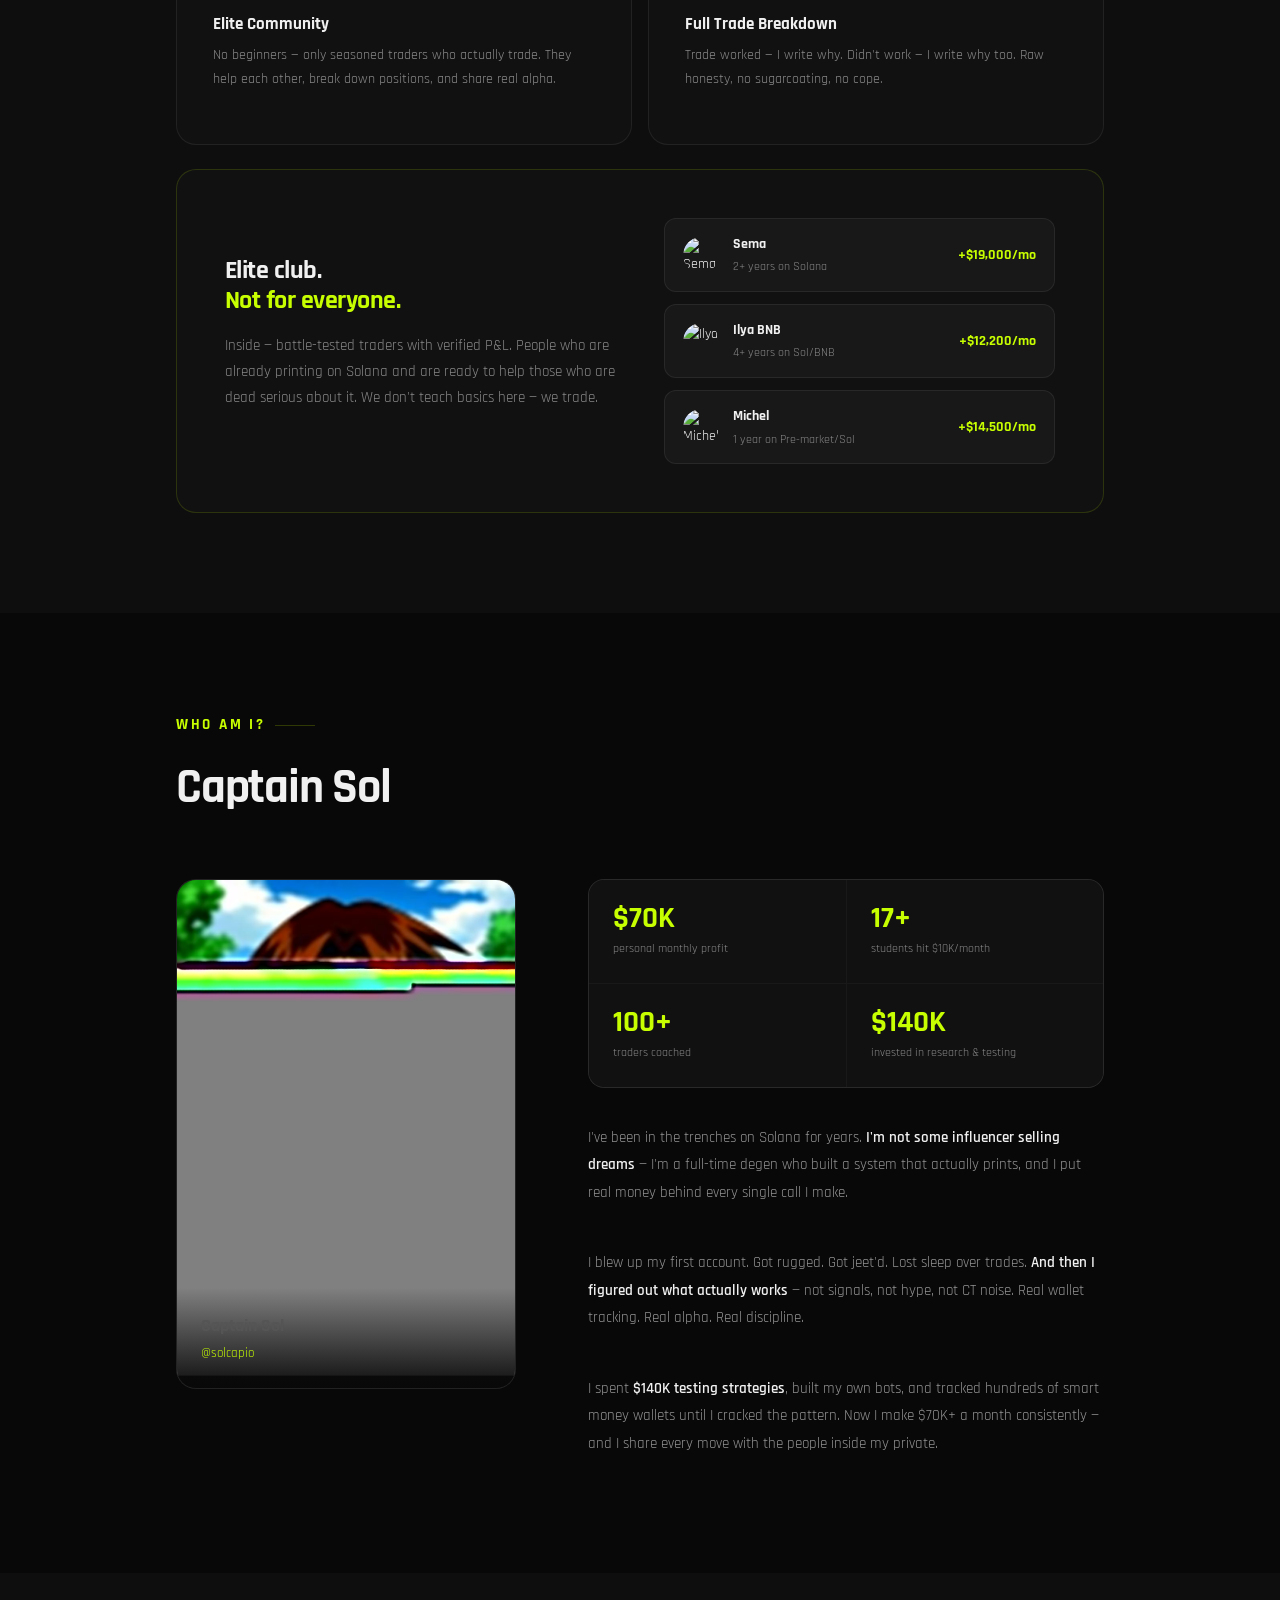
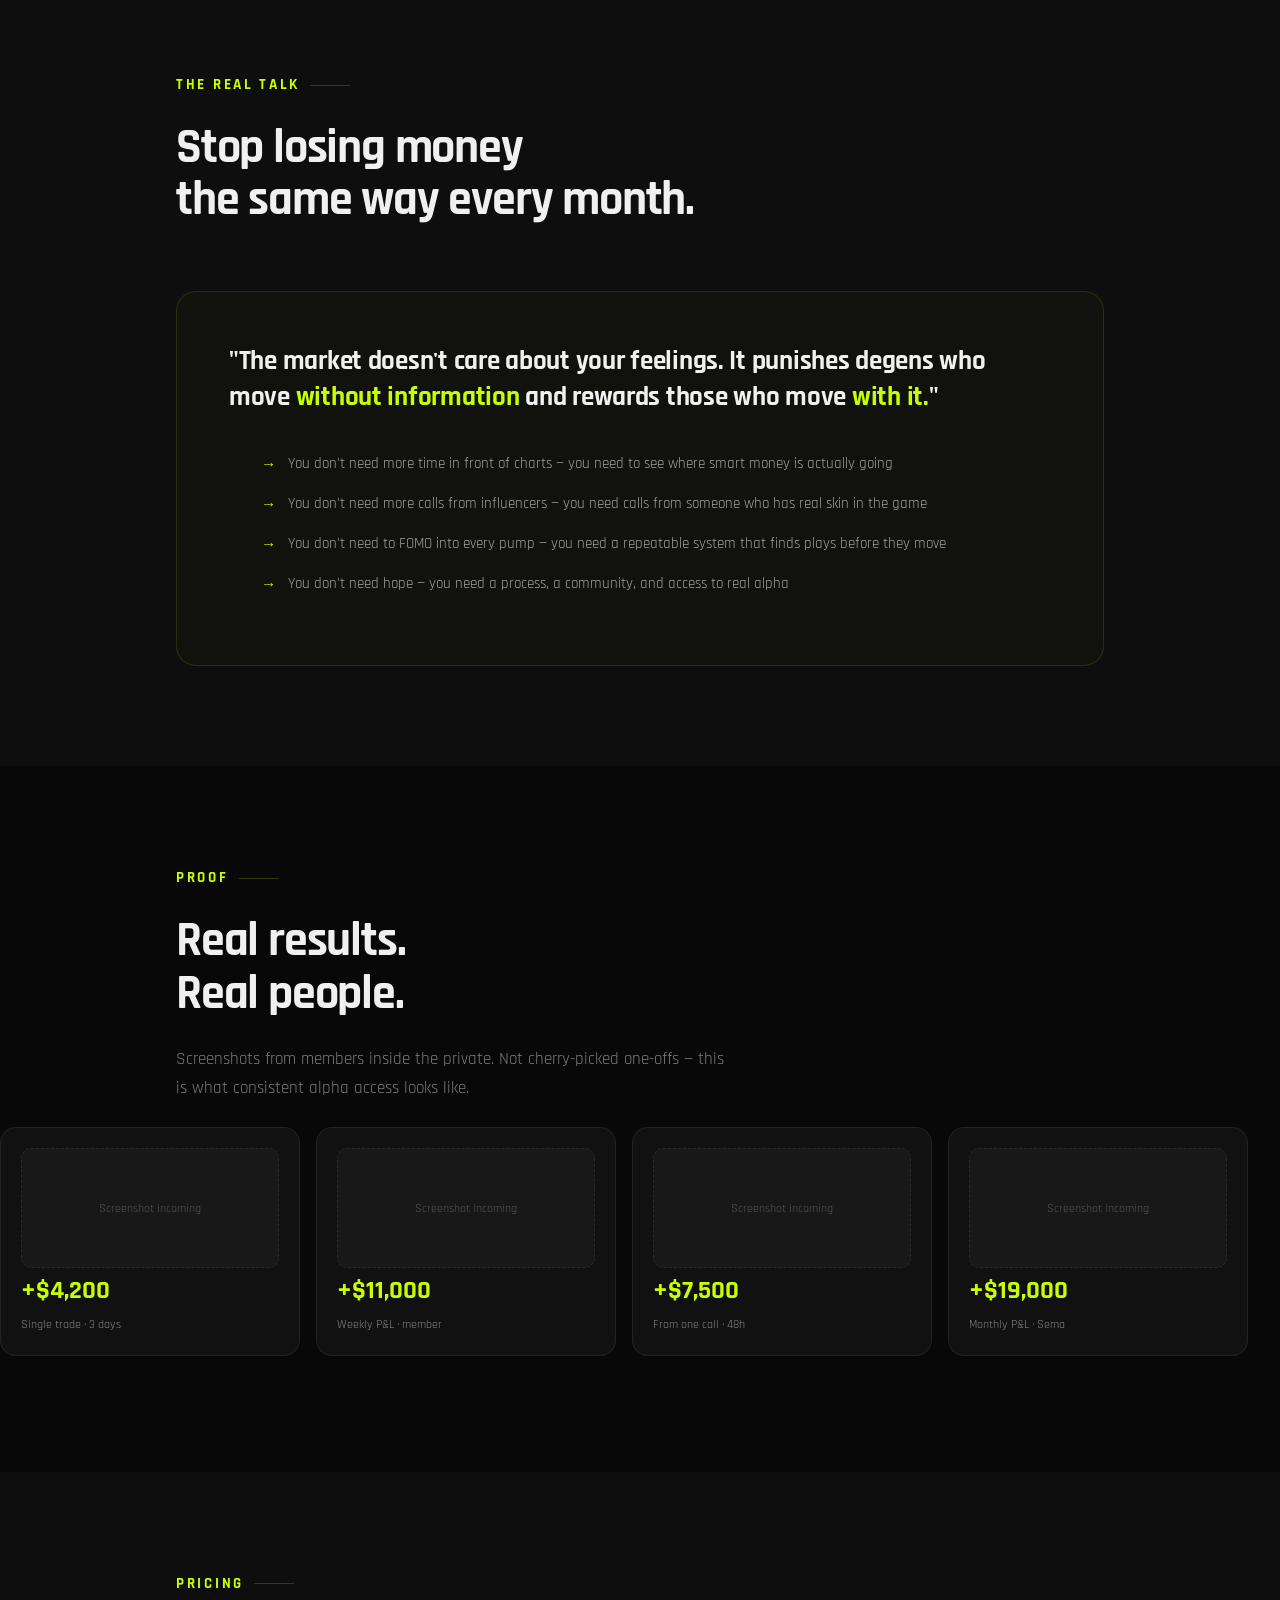
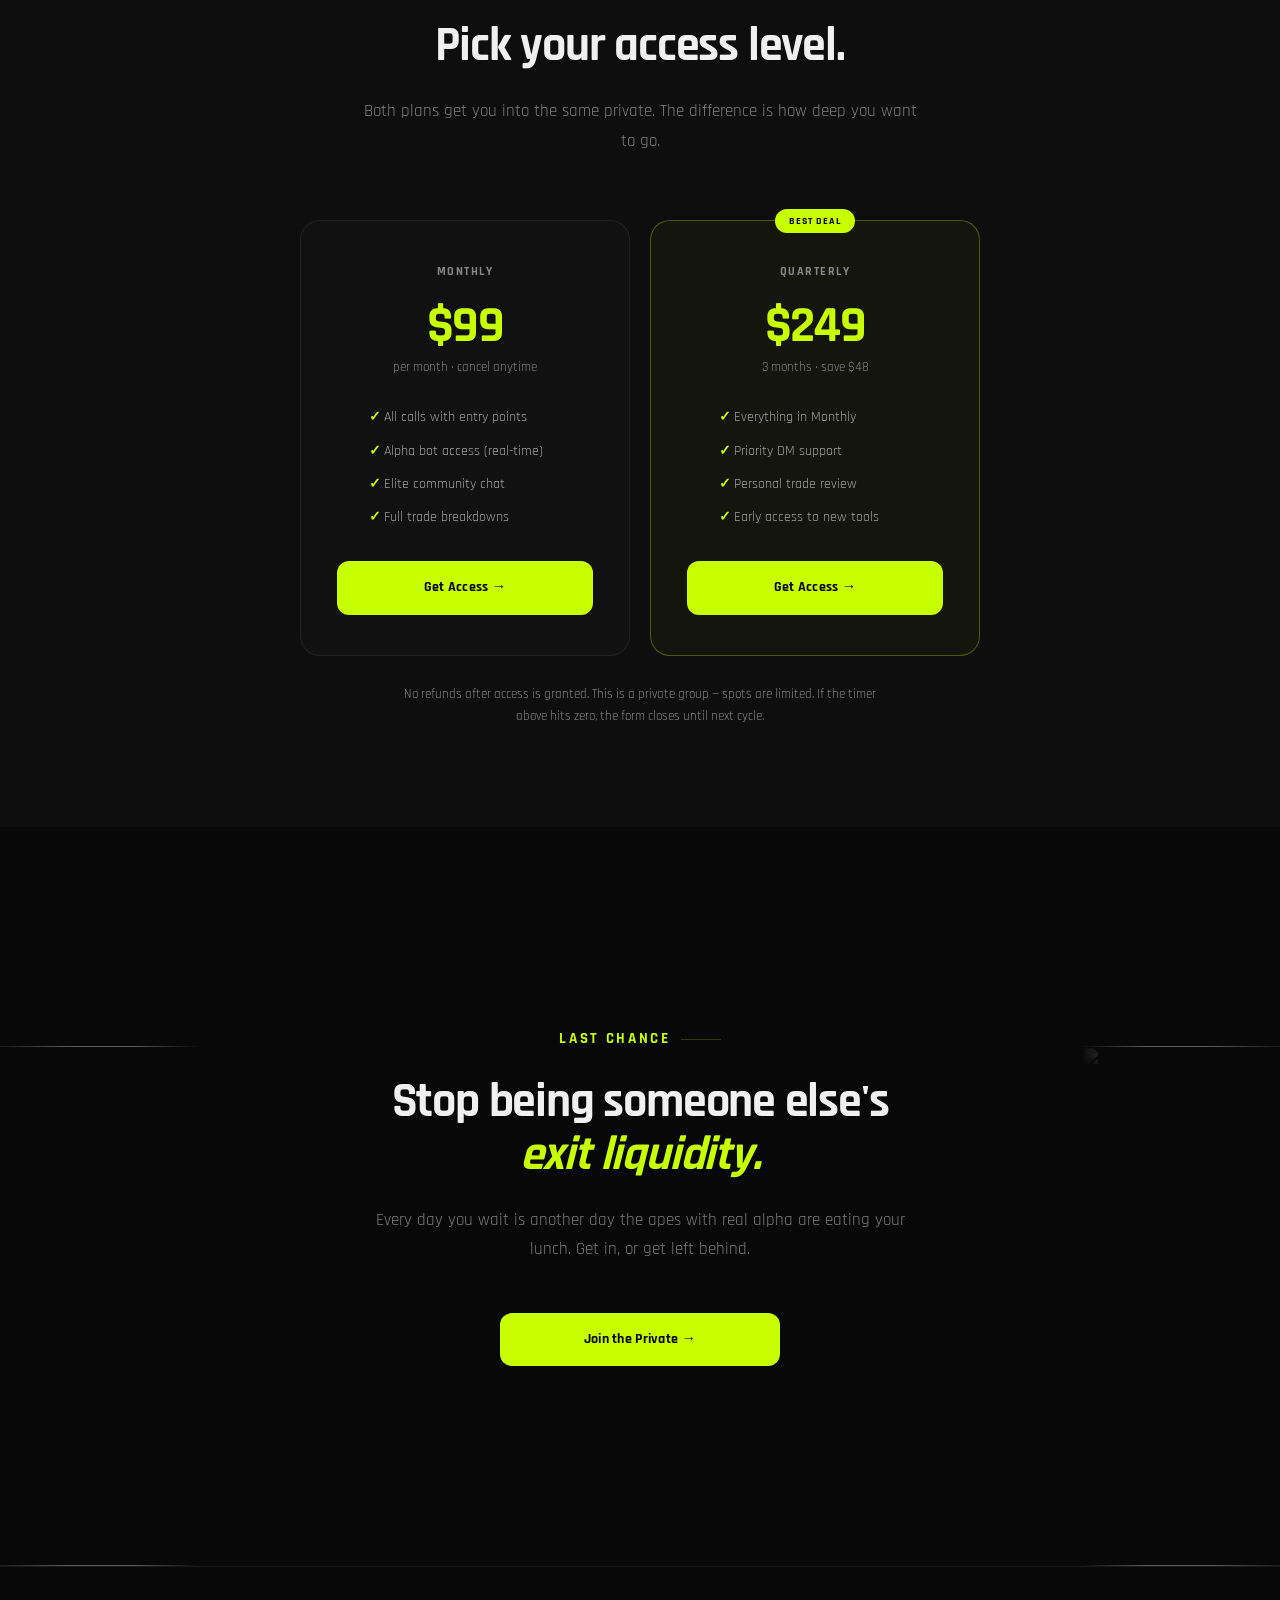
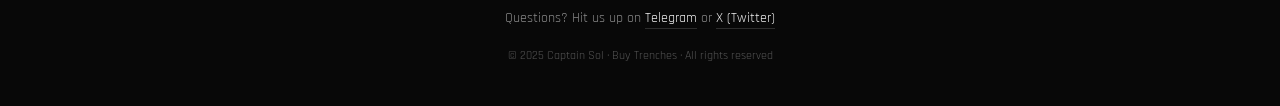
==== commit 4d5c75cd: "Update index.html" ====
--- a/index.html
+++ b/index.html
@@ -1,9 +1,9 @@
 <!DOCTYPE html>
-<html lang="ru">
+<html lang="en">
 <head>
 <meta charset="UTF-8">
 <meta name="viewport" content="width=device-width, initial-scale=1.0">
-<title>Капитан Сол — Buy Trenches</title>
+<title>Captain Sol — Buy Trenches</title>
 <link rel="preconnect" href="https://fonts.googleapis.com">
 <link href="https://fonts.googleapis.com/css2?family=Rajdhani:wght@400;500;600;700&family=DM+Sans:ital,wght@0,300;0,400;0,500;1,300&display=swap" rel="stylesheet">
 <link href="https://cdn.jsdelivr.net/npm/bootstrap@5.3.3/dist/css/bootstrap.min.css" rel="stylesheet">
@@ -26,7 +26,7 @@
 
 <!-- TIMER BAR -->
 <div class="timer-bar">
-  Доступ в приватку открыт ещё &nbsp;<span id="countdown">02:59:59</span>&nbsp; — потом форма закрывается
+  Private access is open for &nbsp;<span id="countdown">02:59:59</span>&nbsp; — after that the form closes
 </div>
 
 <!-- HERO -->
@@ -45,28 +45,28 @@
         t.me/solcapx
       </a>
     </div>
-    <h1 class="fade">Почему другие зарабатывают<br>больше <em>$10 000 в месяц</em><br>на Solana, а ты ещё нет?</h1>
-    <p class="hero-sub fade">Ты теряешь деньги не потому что мало стараешься. Ты теряешь потому что не видишь, куда заходят те, кто реально зарабатывает. <span style="color: var(--accent);">Я даю доступ к этим знаниям и действиям.</span></p>
+    <h1 class="fade">Why are other degens printing<br><em>$10K+ a month</em><br>on Solana while you're still fumbling?</h1>
+    <p class="hero-sub fade">You're not losing because you're not trying hard enough. You're losing because you can't see where the real apes are getting in. <span style="color: var(--accent);">I give you access to that alpha — and the moves that come with it.</span></p>
 
     <div class="hero-stats fade">
       <div class="hero-stat">
         <div class="hero-stat-num">$70K</div>
-        <div class="hero-stat-label">в месяц на Solana</div>
+        <div class="hero-stat-label">per month on Solana</div>
       </div>
       <div class="hero-stat-sep"></div>
       <div class="hero-stat">
         <div class="hero-stat-num">100+</div>
-        <div class="hero-stat-label">проконсультировал</div>
+        <div class="hero-stat-label">traders coached</div>
       </div>
       <div class="hero-stat-sep"></div>
       <div class="hero-stat">
         <div class="hero-stat-num">17+</div>
-        <div class="hero-stat-label">вышли на $10K/мес</div>
+        <div class="hero-stat-label">hit $10K/month</div>
       </div>
       <div class="hero-stat-sep"></div>
       <div class="hero-stat">
         <div class="hero-stat-num">$140K</div>
-        <div class="hero-stat-label">вложено в тесты</div>
+        <div class="hero-stat-label">spent on testing</div>
       </div>
     </div>
   </div>
@@ -74,104 +74,104 @@
 
 <div class="divider"></div>
 
-<!-- БОЛЬ -->
+<!-- PAIN -->
 <section class="alt">
   <div class="container">
-    <div class="label fade">Проблема</div>
-    <h2 class="section-title fade">Узнаёшь себя?</h2>
-    <p class="section-body fade">Большинство трейдеров действуют вслепую. Заходят поздно, выходят рано, слушают инфлов — и стабильно в минусе.</p>
+    <div class="label fade">The Problem</div>
+    <h2 class="section-title fade">Sound familiar?</h2>
+    <p class="section-body fade">Most degens are trading completely blind. Aping in late, paper handing early, following influencers — and staying broke every single month.</p>
 
     <div class="pain-grid fade">
       <div class="pain-item">
         <div class="pain-x">✗</div>
-        <h3>Заходишь поздно</h3>
-        <p>Видишь рост уже после того, как смарт-мани вышли. Покупаешь на хайпе — ловишь слив.</p>
+        <h3>Aping In Late</h3>
+        <p>By the time you see the pump, smart money already exited. You buy the hype and catch the dump every time.</p>
       </div>
       <div class="pain-item">
         <div class="pain-x">✗</div>
-        <h3>Выходишь рано</h3>
-        <p>Продаёшь при первом плюсе, а монета потом делает x5. Или держишь до -90%.</p>
+        <h3>Paper Handing Early</h3>
+        <p>You sell at the first sign of green, then watch the coin go 5x without you. Or you hold all the way down to -90%.</p>
       </div>
       <div class="pain-item">
         <div class="pain-x">✗</div>
-        <h3>Слушаешь инфлов</h3>
-        <p>Заходишь по чужим коллам — теряешь. У инфла уже позиция закрыта, ты берёшь его выход.</p>
+        <h3>Following Influencers</h3>
+        <p>You ape in on someone else's call and get rekt. By the time you see it, the influencer already cashed out — you're their exit liquidity.</p>
       </div>
       <div class="pain-item">
         <div class="pain-x">✗</div>
-        <h3>Не видишь рынок</h3>
-        <p>Не понимаешь токеномику, не видишь кошельки китов, не знаешь кто реально двигает цену.</p>
-      </div>
-    </div>
-  </div>
-</section>
-
-<!-- СИСТЕМА -->
+        <h3>No Market Read</h3>
+        <p>You don't understand tokenomics, can't read whale wallets, don't know who's actually moving price. You're flying completely blind.</p>
+      </div>
+    </div>
+  </div>
+</section>
+
+<!-- SYSTEM -->
 <section>
   <div class="container">
-    <div class="label fade">Решение</div>
-    <h2 class="section-title fade">Не рандомные колы.<br>Система.</h2>
-    <p class="section-body fade">Я не гадаю. Я слежу за кошельками, которые стабильно зарабатывают — и захожу в проекты раньше рынка.</p>
+    <div class="label fade">The Solution</div>
+    <h2 class="section-title fade">Not random calls.<br>A system.</h2>
+    <p class="section-body fade">I'm not guessing. I track wallets that consistently print — and I get into projects before the rest of the market even sniffs them.</p>
 
     <div class="steps fade">
       <div class="step">
         <div class="step-num">01</div>
-        <h3>Отслеживание</h3>
-        <p>Мой бот мониторит кошельки смарт-мани 24/7. Только те, кто реально зарабатывает.</p>
+        <h3>Tracking</h3>
+        <p>My bot watches smart money wallets 24/7. Only the ones that are actually making bank — not jeets, not noise.</p>
       </div>
       <div class="step">
         <div class="step-num">02</div>
-        <h3>Фильтрация</h3>
-        <p>Мусор, скам и мем-монеты отсеиваются. Остаются только проекты с потенциалом.</p>
+        <h3>Filtering</h3>
+        <p>Junk, scams, and shitcoins get filtered out. Only plays with real potential and solid structure make the cut.</p>
       </div>
       <div class="step">
         <div class="step-num">03</div>
-        <h3>Анализ</h3>
-        <p>Токеномика, распределение supply, команда. Принимаю решение: стоит заходить?</p>
+        <h3>Analysis</h3>
+        <p>Tokenomics, supply distribution, team background. I make the call: is this actually worth aping into?</p>
       </div>
       <div class="step">
         <div class="step-num">04</div>
-        <h3>Вход</h3>
-        <p>Только после анализа. Даю кол в приватку с точкой входа и объяснением почему.</p>
-      </div>
-    </div>
-  </div>
-</section>
-
-<!-- ЧТО ВНУТРИ -->
+        <h3>Entry</h3>
+        <p>Only after full analysis. I drop the call in the private with the exact entry point and a complete breakdown of why.</p>
+      </div>
+    </div>
+  </div>
+</section>
+
+<!-- WHAT'S INSIDE -->
 <section class="alt">
   <div class="container">
-    <div class="label fade">Доступ</div>
-    <h2 class="section-title fade">Что внутри приватки</h2>
+    <div class="label fade">Access</div>
+    <h2 class="section-title fade">What's inside the private</h2>
 
     <div class="benefits-grid fade">
       <div class="benefit-card">
         <span class="benefit-icon">◈</span>
-        <h3>Колы с моих кошельков</h3>
-        <p>Каждый кол — проект, в который я захожу сам. С точкой входа, объяснением логики и рисками.</p>
+        <h3>Calls From My Own Wallets</h3>
+        <p>Every single call is a project I'm personally aping into. With the entry point, full logic breakdown, and risk assessment — no fluff.</p>
       </div>
       <div class="benefit-card">
         <span class="benefit-icon">⬡</span>
-        <h3>Бот-анализатор</h3>
-        <p>Мой собственный бот. Показывает в реальном времени что покупают отслеживаемые кошельки.</p>
+        <h3>Alpha Bot</h3>
+        <p>My own custom-built bot. Shows you in real time exactly what the tracked smart money wallets are buying right now.</p>
       </div>
       <div class="benefit-card">
         <span class="benefit-icon">◉</span>
-        <h3>Элитное комьюнити</h3>
-        <p>Не новички — опытные трейдеры, которые реально торгуют. Помогают, разбирают сделки, делятся инсайтами.</p>
+        <h3>Elite Community</h3>
+        <p>No beginners — only seasoned traders who actually trade. They help each other, break down positions, and share real alpha.</p>
       </div>
       <div class="benefit-card">
         <span class="benefit-icon">▸</span>
-        <h3>Разбор каждой сделки</h3>
-        <p>Сработало — пишу почему. Не сработало — тоже пишу почему. Честно, без прикрас.</p>
+        <h3>Full Trade Breakdown</h3>
+        <p>Trade worked — I write why. Didn't work — I write why too. Raw honesty, no sugarcoating, no cope.</p>
       </div>
     </div>
 
     <!-- COMMUNITY BOX -->
     <div class="community-box fade">
       <div>
-        <h3>Элитный клуб.<br><em>Не для всех.</em></h3>
-        <p>Внутри — опытные трейдеры с реальным P&L. Люди, которые уже зарабатывают на Solana и готовы помочь тем, кто серьёзно настроен. Здесь не объясняют базу — здесь торгуют.</p>
+        <h3>Elite club.<br><em>Not for everyone.</em></h3>
+        <p>Inside — battle-tested traders with verified P&L. People who are already printing on Solana and are ready to help those who are dead serious about it. We don't teach basics here — we trade.</p>
       </div>
       <div class="community-members">
         <div class="member-row">
@@ -180,9 +180,9 @@
           </div>
           <div class="member-info">
             <div class="member-name">Sema</div>
-            <div class="member-sub">2+ года на Solana</div>
-          </div>
-          <div class="member-result">+$19,000/мес</div>
+            <div class="member-sub">2+ years on Solana</div>
+          </div>
+          <div class="member-result">+$19,000/mo</div>
         </div>
         <div class="member-row">
           <div class="member-avatar" style="background:none;border:none;padding:0;overflow:hidden;">
@@ -190,9 +190,9 @@
           </div>
           <div class="member-info">
             <div class="member-name">Ilya BNB</div>
-            <div class="member-sub">4+ года на Sol/BNB</div>
-          </div>
-          <div class="member-result">+$12,200/мес</div>
+            <div class="member-sub">4+ years on Sol/BNB</div>
+          </div>
+          <div class="member-result">+$12,200/mo</div>
         </div>
         <div class="member-row">
           <div class="member-avatar" style="background:none;border:none;padding:0;overflow:hidden;">
@@ -200,215 +200,171 @@
           </div>
           <div class="member-info">
             <div class="member-name">Michel</div>
-            <div class="member-sub">1 год на Pre-market/Sol</div>
-          </div>
-          <div class="member-result">+$14,500/мес</div>
-        </div>
-      </div>
-    </div>
-  </div>
-</section>
-
-<!-- КТО Я -->
+            <div class="member-sub">1 year on Pre-market/Sol</div>
+          </div>
+          <div class="member-result">+$14,500/mo</div>
+        </div>
+      </div>
+    </div>
+  </div>
+</section>
+
+<!-- WHO AM I -->
 <section style="padding-top: 100px;">
   <div class="container">
-    <div class="label fade">Кто я?</div>
-    <h2 class="section-title fade">Капитан Сол</h2>
+    <div class="label fade">Who Am I?</div>
+    <h2 class="section-title fade">Captain Sol</h2>
 
     <div class="about-layout fade">
       <div class="about-photo">
-        <img src="[data-uri]" alt="Капитан Сол" style="width:100%;height:100%;width:100%;height:100%;object-fit:cover;object-position:top center;display:block;" />
+        <img src="[data-uri]
+Dtu08Wfze3cPi4OWv13nJ1ew5PnvU1KzrKFYGdrxHLp0+XnrnCLnuNehoa1S508cCWoRy02F8zpUuEcgo1iylKYnbZ0Dnl7m8ec8/[base64]/qeTD2DO817MRnY4tYmbrsObZ00U6SuFvN7rXQHJnbIcTF3To86l9CU5LU2VSvO4VoKHH2tHl0LQvk9KKCgiiiAoAgVi0mBl29Fj58FtpuPm9eW/mZx14uaHTkAAAAAAAAAAAAAAAAAAAAAAAAAAAAAAAAatzDvcZvrnW+btI8WxHWrg6udTwtcjLdKTVweO9Kz2fOOir4nR2EVJcOk56N9WLWa5L+hhzLsZFNsT3VjUwdTnNzJA70AAAAAAAAAAAAAAAAAAAAAAAAAAAAAAAAAAAAAAAC53HnYex8/wAb15SLdSlQAVFLFvNDcn5wOpfyQdczlFOkgwg1c6JM3Z2VPD7FAlAAFACsWM7BrXWhRjzNTUoYsXfhdpB14AFgAAAAAAAAAAAAAAAAAAAAAAAAAAAAAAAGxj3cJ5nJyO1MQs7Ha8/[base64]/lbhnXM1/h/sXlfdkgd4AAAAAAAAAAAAAAAAAAAAAAAAAAAAAAAAAAAAAAAAAAAAAAAAAAAAqddm7e6L4/WAZ0AAAKACLAvE8ps43s8oB05AAAAAAAAAAAAAAAAAAAAAAAAAAAAAAAAAAAAAApbVj+Tvdnh7fOXsogHYm7uVxF/[base64]/6H5+6ODz9wAAAVFEVAUEKnn/AEvCdecIHr8oAAAAAAAAAAAAAAAAAAAAAAAAAAAAAAAAAAAAAPJVXd5sLvJpuaKCRMyOw/UMOj0cdnLy9JQtZWcRJDXNLktaKSV2tdzcdd2gVYLjayavQxpiSasy4UWrRtx6exc1MHoZ7GZJ5j6Jg61y4HYAAAAAAAAAAAAAAAAAAAAAAAAAAAAAAAAAAAAAAAAAAAAAAAAd/[base64]/JoSejzFtXc+6UNCMogdeAAAAAAAAAAAAAAAAAAAAAAAAAAAAAAAAHSYF3DsqGXscpZ283OjuYeGt5dxHy+tGitS1k9WKPzqedu2bJn2QZubd3Mq1NWr1pMDX4alSRouKzJ0v8/tM1mnbzoNW/Qxiq89rbKfQXL+Ln1enZli0NyvXkLey430ADQAAAAAAAAAAAAAAAAAAAAAAAAAAAAAAABUlluPgj597FaQKZLF04AFgAAAdbyXpfPe2jq/j9fNdbxnaay3H2eeroFRcap3MLduRj4ZvzrDt1/[base64]/PbjcjNSWCSSWmSR75AFgAXPVuM7Ty+mTL0+f5dqXXcr1WsM5zcwk6ZQ575/[base64]/[base64]/[base64]/z/[base64]/dcDdw7mDCvYmV3XPa+hoyRYugVp8HUbSHJQdNzlxzNzef0uYtyBZZYJylHtadYN3SdlnX70suZfTOzNWHBezHQ1LurwuH38HS8Y5jB3X8112W9zV2pmtVaxSw+1q6cZJ1r9OT0txkjhlmM0uXazLOwyRk0EcLpJpZte2YkMzdW4mfgTXt3kNLp8DU7/[base64]/IO60k3M/IgYk0sDKfM2eKrNAMi46wsta1LZW38e0TxbFfLJuTaUU7armpm6SHOTyUXLUzq2kqksLWLb6Ghuvk5S8dRNgMzdjxP2HzHsyQOwAAAJYp87VFM9VcEoAIoCCsRklff3x9U4XuPPPPibscm8O" style="width:100%;height:100%;object-fit:cover;" alt="Captain Sol" />
         <div class="about-photo-overlay">
-          <div class="about-photo-name">Капитан Сол</div>
+          <div class="about-photo-name">Captain Sol</div>
           <div class="about-photo-handle">@solcapio</div>
         </div>
       </div>
-
       <div>
         <div class="about-stats">
           <div class="stat">
             <div class="stat-num">$70K</div>
-            <div class="stat-label">в месяц на Solana</div>
+            <div class="stat-label">personal monthly profit</div>
+          </div>
+          <div class="stat">
+            <div class="stat-num">17+</div>
+            <div class="stat-label">students hit $10K/month</div>
           </div>
           <div class="stat">
             <div class="stat-num">100+</div>
-            <div class="stat-label">проконсультировал</div>
-          </div>
-          <div class="stat">
-            <div class="stat-num">17+</div>
-            <div class="stat-label">вышли на $10K/мес</div>
+            <div class="stat-label">traders coached</div>
           </div>
           <div class="stat">
             <div class="stat-num">$140K</div>
-            <div class="stat-label">вложено в тесты</div>
-          </div>
-        </div>
-
-        <p class="about-text">
-          23 года. Родился на севере США в городке на 5000 человек. Сдавал металл, писал биты, работал на стройке. Потом нашёл крипту.<br><br>
-          <strong>Потерял $100 000 на команде.</strong> Обнулялся. Видел как Solana падала с 250 до 90. Думал — хватит.<br><br>
-          Потом познакомился с человеком, который показал другой подход: анализ кошельков, пре-маркет проекты, токеномика. <strong>Вбухал $90K в тесты гипотез за полгода.</strong><br><br>
-          Когда собрал рабочую систему — написал своего бота. Построил методику. Теперь <strong>мой общий P&L стабильно в плюсе</strong> — не отдельные удачные сделки, а повторяемая система.
-        </p>
-      </div>
-    </div>
-  </div>
-</section>
-
-<!-- ЧЕСТНО -->
+            <div class="stat-label">invested in research & testing</div>
+          </div>
+        </div>
+        <div class="about-text">
+          <p>I've been in the trenches on Solana for years. <strong>I'm not some influencer selling dreams</strong> — I'm a full-time degen who built a system that actually prints, and I put real money behind every single call I make.</p><br>
+          <p>I blew up my first account. Got rugged. Got jeet'd. Lost sleep over trades. <strong>And then I figured out what actually works</strong> — not signals, not hype, not CT noise. Real wallet tracking. Real alpha. Real discipline.</p><br>
+          <p>I spent <strong>$140K testing strategies</strong>, built my own bots, and tracked hundreds of smart money wallets until I cracked the pattern. Now I make $70K+ a month consistently — and I share every move with the people inside my private.</p>
+        </div>
+      </div>
+    </div>
+  </div>
+</section>
+
+<!-- WHY YOU'RE LOSING -->
 <section class="alt">
   <div class="container">
-    <div class="label fade">Честно</div>
-    <h2 class="section-title fade">Про убытки</h2>
+    <div class="label fade">The Real Talk</div>
+    <h2 class="section-title fade">Stop losing money<br>the same way every month.</h2>
 
     <div class="anti-box fade">
-      <blockquote>«Убытки — это часть процесса.<br>Важен <em>общий P&L.</em><br>И здесь он стабильно в плюсе.»</blockquote>
-
+      <blockquote>
+        "The market doesn't care about your feelings. It punishes degens who move <em>without information</em> and rewards those who move <em>with it.</em>"
+      </blockquote>
       <ul class="anti-bullets">
-        <li>Ни один трейдер не торгует без минусов — это нормально и честно</li>
-        <li>Разница в том, что система даёт понимание: почему минус и как его не повторить</li>
-        <li>Каждая убыточная сделка — это разбор, а не просто потеря</li>
-        <li>Цель не "без риска" — цель стабильный плюсовой P&L на дистанции</li>
+        <li>You don't need more time in front of charts — you need to see where smart money is actually going</li>
+        <li>You don't need more calls from influencers — you need calls from someone who has real skin in the game</li>
+        <li>You don't need to FOMO into every pump — you need a repeatable system that finds plays before they move</li>
+        <li>You don't need hope — you need a process, a community, and access to real alpha</li>
       </ul>
     </div>
   </div>
 </section>
 
-<!-- РЕЗУЛЬТАТЫ -->
+<!-- RESULTS -->
 <section>
-  <div class="container-wide">
-    <div class="container">
-      <div class="label fade">Результаты</div>
-      <h2 class="section-title fade">Сделки и отзывы</h2>
-      <p class="section-body fade">Реальные сделки. Реальные цифры. Скрины без редактирования.</p>
-    </div>
-
-    <div class="container" style="margin-top:0px;">
-      <div style="font-size:13px;font-weight:700;letter-spacing:0.1em;text-transform:uppercase;color:var(--muted2);margin-bottom:16px;">Примеры сделок</div>
-    </div>
-    <div class="carousel fade">
-      <div class="proof-card">
-        <div class="proof-result">+158%</div>
-        <div class="proof-meta">ISO · PNL +$4,129</div>
-        <img src="[data-uri]